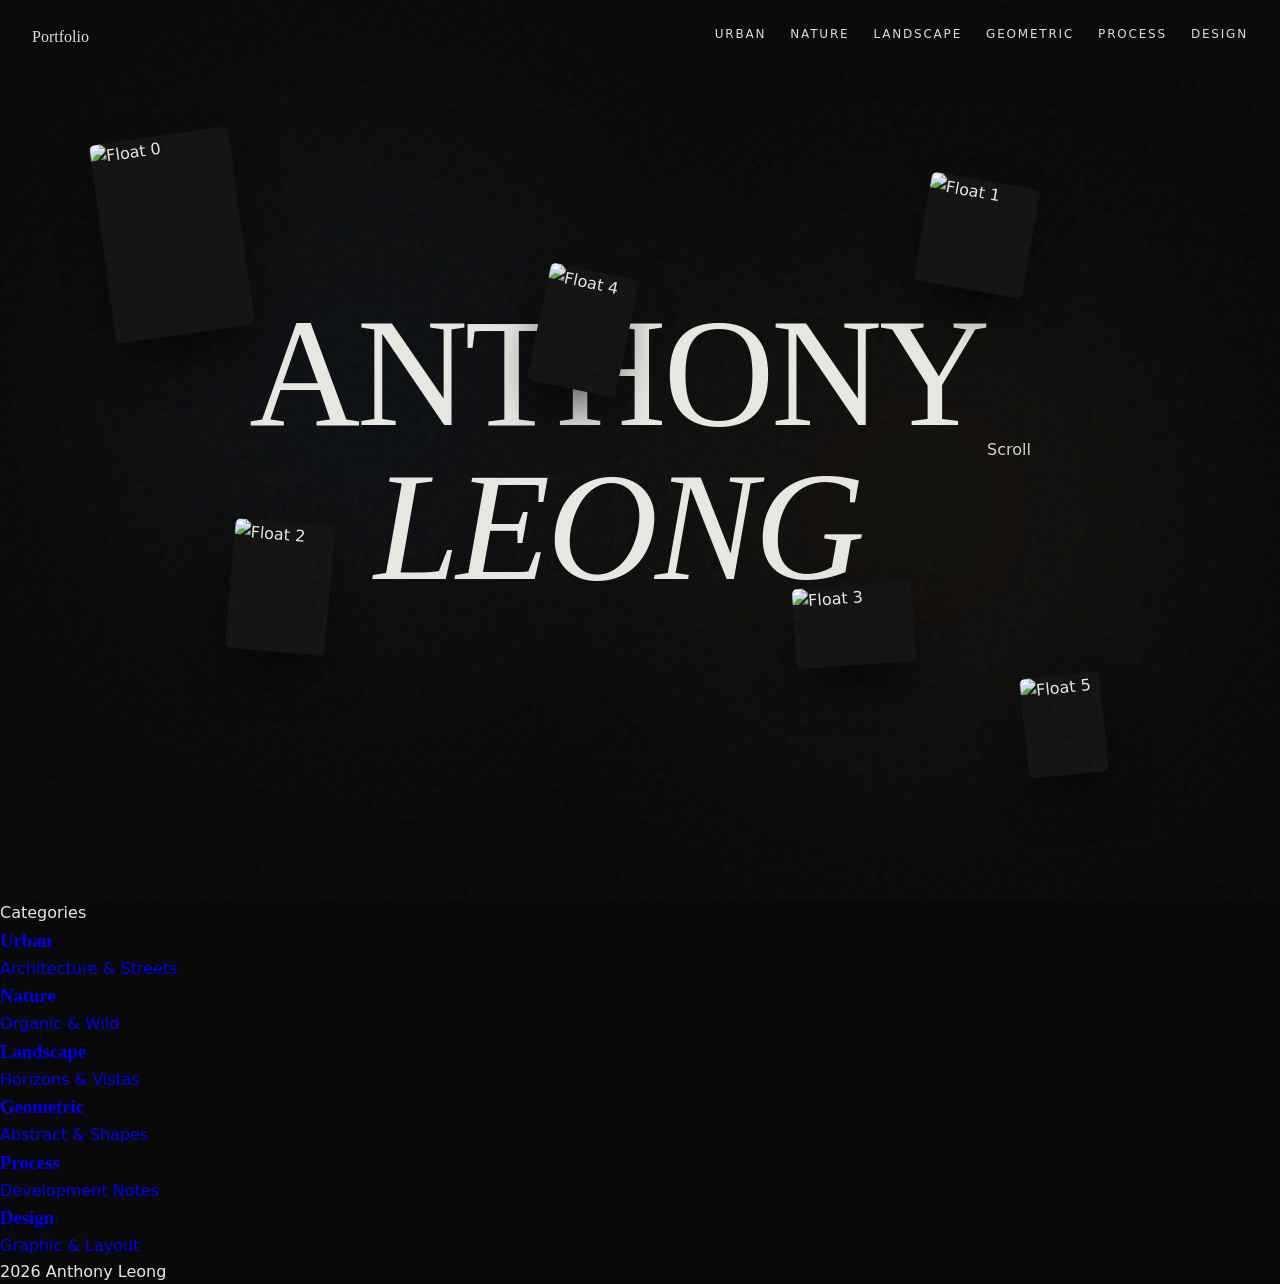
==== index.html @ e4a9b0d5 "Update index.html" ====
<!DOCTYPE html>
<html lang="en">
<head>
    <meta charset="UTF-8">
    <meta name="viewport" content="width=device-width, initial-scale=1.0">
    <title>Anthony Leong | Portfolio</title>
    <link rel="stylesheet" href="style.css">
    <!-- THIS LINE WAS MISSING - It powers the layout classes like text-center and flex -->
    <script src="https://cdn.tailwindcss.com"></script>
    <link rel="icon" href="data:image/svg+xml,<svg xmlns='http://www.w3.org/2000/svg' viewBox='0 0 100 100'><text y='.9em' font-size='90'>📷</text></svg>" type="image/svg+xml">
</head>
<body>
    <div class="noise-overlay"></div>

    <!-- Navigation -->
    <nav class="nav-container">
        <a href="index.html" class="font-display text-xl tracking-wide" style="font-weight: 400; text-decoration: none; color: var(--fg);">Portfolio</a>
        <div class="nav-links">
            <a href="urban.html" class="nav-link">Urban</a>
            <a href="nature.html" class="nav-link">Nature</a>
            <a href="landscape.html" class="nav-link">Landscape</a>
            <a href="geometric.html" class="nav-link">Geometric</a>
            <a href="process.html" class="nav-link">Process</a>
            <a href="design.html" class="nav-link">Design</a>
        </div>
    </nav>

    <!-- HOME VIEW -->
    <div class="hero-container">
        <div class="ambient-glow" style="background: #2a3a4a; top: 10%; left: 5%;"></div>
        <div class="ambient-glow" style="background: #4a3a2a; bottom: 10%; right: 5%;"></div>

        <h1 class="depth-title font-display">
            <span data-text="ANTHONY">ANTHONY</span>
            <span data-text="LEONG" style="font-style: italic; margin-top: 0.1em;">LEONG</span>
        </h1>

        <div class="floating-layer" id="floatingLayer"></div>

        <div class="absolute bottom-10 left-1/2 -translate-x-1/2 flex flex-col items-center gap-3 z-20">
            <span class="text-[10px] uppercase tracking-[0.3em] text-[var(--muted)]">Scroll</span>
        </div>
    </div>

    <!-- Home Gallery Preview -->
    <div class="py-24 px-6 text-center">
        <p class="text-xs uppercase tracking-[0.3em] text-[var(--accent)] mb-4">Categories</p>
        
        <div class="flex flex-wrap justify-center gap-8 mt-8">
            <a href="urban.html" class="cursor-pointer group" style="text-decoration: none;">
                <h3 class="font-display text-4xl group-hover:text-[var(--accent)] transition-colors text-[var(--fg)]">Urban</h3>
                <p class="text-[var(--muted)] text-sm mt-2">Architecture & Streets</p>
            </a>
            <a href="nature.html" class="cursor-pointer group" style="text-decoration: none;">
                <h3 class="font-display text-4xl group-hover:text-[var(--accent)] transition-colors text-[var(--fg)]">Nature</h3>
                <p class="text-[var(--muted)] text-sm mt-2">Organic & Wild</p>
            </a>
            <a href="landscape.html" class="cursor-pointer group" style="text-decoration: none;">
                <h3 class="font-display text-4xl group-hover:text-[var(--accent)] transition-colors text-[var(--fg)]">Landscape</h3>
                <p class="text-[var(--muted)] text-sm mt-2">Horizons & Vistas</p>
            </a>
            <a href="geometric.html" class="cursor-pointer group" style="text-decoration: none;">
                <h3 class="font-display text-4xl group-hover:text-[var(--accent)] transition-colors text-[var(--fg)]">Geometric</h3>
                <p class="text-[var(--muted)] text-sm mt-2">Abstract & Shapes</p>
            </a>
        </div>

        <div class="mt-12 pt-8 border-t border-[var(--border)] inline-block px-12">
            <a href="process.html" class="cursor-pointer group mb-8 block" style="text-decoration: none;">
                <h3 class="font-display text-4xl group-hover:text-[var(--accent)] transition-colors text-[var(--fg)]">Process</h3>
                <p class="text-[var(--muted)] text-sm mt-2">Development Notes</p>
            </a>
            <a href="design.html" class="cursor-pointer group block" style="text-decoration: none;">
                <h3 class="font-display text-4xl group-hover:text-[var(--accent)] transition-colors text-[var(--fg)]">Design</h3>
                <p class="text-[var(--muted)] text-sm mt-2">Graphic & Layout</p>
            </a>
        </div>
    </div>

    <footer class="fixed bottom-0 left-0 right-0 p-6 text-center text-xs text-[var(--muted)] pointer-events-none z-40">
        2026 Anthony Leong
    </footer>

    <script src="script.js"></script>
</body>
</html>
---- style.css ----
/* style.css */
:root {
    --bg: #090909;
    --bg-elevated: #0f0f0f;
    --fg: #e8e8e3;
    --muted: #888888;
    --accent: #b8956e;
    --card: #131313;
    --border: #222222;
}

* { margin: 0; padding: 0; box-sizing: border-box; }
html { scroll-behavior: smooth; }

body {
    font-family: system-ui, -apple-system, BlinkMacSystemFont, "Segoe UI", Roboto, "Helvetica Neue", Arial, sans-serif;
    background: var(--bg);
    color: var(--fg);
    overflow-x: hidden;
    line-height: 1.6;
}

.font-display { font-family: Georgia, "Times New Roman", Times, serif; }
.font-mono { font-family: "SF Mono", "Monaco", "Inconsolata", "Fira Mono", "Droid Sans Mono", "Source Code Pro", monospace; }

/* Navigation */
.nav-container {
    position: fixed;
    top: 0; left: 0; right: 0;
    z-index: 50;
    padding: 1.5rem 2rem;
    display: flex;
    justify-content: space-between;
    align-items: center;
    mix-blend-mode: difference;
}

.nav-links { display: flex; gap: 1.5rem; flex-wrap: wrap; justify-content: flex-end; }
.nav-link {
    font-size: 0.75rem;
    text-transform: uppercase;
    letter-spacing: 0.15em;
    color: var(--fg);
    text-decoration: none;
    position: relative;
    padding-bottom: 4px;
}
.nav-link::after {
    content: '';
    position: absolute;
    bottom: 0; left: 0;
    width: 0; height: 1px;
    background: currentColor;
    transition: width 0.3s ease;
}
.nav-link:hover::after, .nav-link.active::after { width: 100%; }
.nav-link.active { color: var(--accent); }

/* Page Titles */
.page-header { padding: 8rem 2rem 2rem; text-align: center; }
.page-title { font-size: clamp(2.5rem, 8vw, 6rem); font-weight: 400; margin-bottom: 1rem; }
.page-subtitle { color: var(--muted); max-width: 500px; margin: 0 auto; }

/* Noise Overlay */
.noise-overlay {
    position: fixed; inset: 0; z-index: 9999;
    pointer-events: none; opacity: 0.03;
    background-image: url("data:image/svg+xml,%3Csvg viewBox='0 0 200 200' xmlns='http://www.w3.org/2000/svg'%3E%3Cfilter id='noise'%3E%3CfeTurbulence type='fractalNoise' baseFrequency='0.65' numOctaves='3' stitchTiles='stitch'/%3E%3C/filter%3E%3Crect width='100%25' height='100%25' filter='url(%23noise)'/%3E%3C/svg%3E");
}

/* === HOME SPECIFIC === */
.hero-container {
    position: relative;
    min-height: 100vh;
    display: flex;
    align-items: center;
    justify-content: center;
    overflow: hidden;
}
.depth-title {
    font-size: clamp(3.5rem, 12vw, 11rem);
    font-weight: 300;
    letter-spacing: -0.02em;
    line-height: 0.9;
    text-align: center;
    color: var(--fg);
    position: relative;
    z-index: 1;
    user-select: none;
}
.depth-title span { display: block; position: relative; }
.depth-title span::before {
    content: attr(data-text);
    position: absolute; left: 0; top: 0;
    color: transparent;
    -webkit-text-stroke: 0.5px rgba(255,255,255,0.05);
    z-index: -1;
}
.floating-layer { position: absolute; inset: 0; pointer-events: none; z-index: 10; }
.float-card {
    position: absolute;
    border-radius: 6px;
    overflow: hidden;
    box-shadow: 0 25px 50px -12px rgba(0,0,0,0.8);
    transition: transform 0.5s cubic-bezier(0.16, 1, 0.3, 1);
    pointer-events: auto;
    cursor: pointer;
    background: var(--card);
}
.float-card img { width: 100%; height: 100%; object-fit: cover; display: block; }
.ambient-glow { position: absolute; width: 600px; height: 600px; border-radius: 50%; filter: blur(120px); opacity: 0.15; pointer-events: none; }

/* === LAYOUTS === */
.urban-grid { display: grid; grid-template-columns: repeat(12, 1fr); gap: 12px; padding: 0 1rem 4rem; max-width: 1600px; margin: 0 auto; }
.urban-item { position: relative; overflow: hidden; border-radius: 4px; background: var(--card); cursor: pointer; }
.urban-item img { width: 100%; height: 100%; object-fit: cover; transition: transform 0.8s cubic-bezier(0.16, 1, 0.3, 1); }
.urban-item:hover img { transform: scale(1.05); }
.urban-item[data-size="large"] { grid-column: span 6; grid-row: span 2; aspect-ratio: 2/1; }
.urban-item[data-size="medium"] { grid-column: span 4; grid-row: span 2; aspect-ratio: 1/1.2; }
.urban-item[data-size="small"] { grid-column: span 2; grid-row: span 1; aspect-ratio: 1/1; }

.nature-masonry { column-count: 3; column-gap: 16px; padding: 0 2rem 4rem; max-width: 1400px; margin: 0 auto; }
.nature-item { break-inside: avoid; margin-bottom: 16px; position: relative; overflow: hidden; border-radius: 4px; background: var(--card); cursor: pointer; }
.nature-item img { width: 100%; height: auto; display: block; transition: filter 0.4s ease; }
.nature-item:hover img { filter: brightness(1.1); }

.slider-container { height: 100vh; overflow-y: auto; scroll-snap-type: y mandatory; scroll-behavior: smooth; background: #050505; }
.slider-slide { height: 100vh; scroll-snap-align: start; display: flex; align-items: center; justify-content: center; position: relative; }
.slider-img-container { height: 75vh; max-width: 1100px; width: 90%; position: relative; overflow: hidden; border-radius: 4px; box-shadow: 0 30px 60px -15px rgba(0,0,0,0.8); }
.slider-img-container img { width: 100%; height: 100%; object-fit: cover; }
.slider-meta { position: absolute; bottom: -3rem; left: 0; opacity: 0; transform: translateY(10px); transition: all 0.5s ease 0.3s; }
.slider-slide:hover .slider-meta { opacity: 1; transform: translateY(0); }

.geo-wrapper { padding: 4rem; min-height: 100vh; display: flex; justify-content: center; align-items: center; overflow: hidden; }
.geo-grid { display: grid; grid-template-columns: repeat(5, 1fr); width: 100%; max-width: 1400px; }
.geo-item { position: relative; overflow: hidden; border-radius: 4px; background: var(--card); cursor: pointer; transition: margin 0.5s cubic-bezier(0.16, 1, 0.3, 1); margin: -10px; z-index: 1; }
.geo-item img { width: 100%; height: 100%; object-fit: cover; display: block; border-radius: 4px; background: var(--card); vertical-align: middle; }
.geo-grid.is-spread .geo-item { margin: 5px; z-index: 10; }
@media (hover: hover) and (pointer: fine) { .geo-grid:hover .geo-item { margin: 5px; z-index: 10; } }

.design-section { max-width: 1000px; margin: 0 auto; padding: 0 2rem 6rem; }
.project-block { margin-bottom: 6rem; }
.project-title { font-size: 1.5rem; font-weight: 500; margin-bottom: 0.5rem; color: var(--fg); }
.project-desc { color: var(--fg); margin-bottom: 2rem; max-width: 600px; }
.carousel-wrapper { position: relative; width: 100%; max-width: 500px; margin: 0 auto; overflow: hidden; border-radius: 8px; background: var(--card); }
.carousel-track { display: flex; transition: transform 0.5s cubic-bezier(0.16, 1, 0.3, 1); }
.carousel-slide { min-width: 100%; aspect-ratio: 4/5; display: flex; align-items: center; justify-content: center; }
.carousel-slide img { width: 100%; height: 100%; object-fit: cover; }
.carousel-nav { position: absolute; top: 50%; transform: translateY(-50%); width: 100%; display: flex; justify-content: space-between; padding: 0 1rem; pointer-events: none; }
.carousel-btn { background: rgba(0,0,0,0.6); border: 1px solid rgba(255,255,255,0.1); color: white; width: 40px; height: 40px; border-radius: 50%; display: flex; align-items: center; justify-content: center; cursor: pointer; pointer-events: auto; transition: background 0.3s; }
.carousel-btn:hover { background: rgba(255,255,255,0.1); }
.accessibility-dropdown { margin-top: 1.5rem; background: rgba(255,255,255,0.03); border: 1px solid var(--border); border-radius: 6px; padding: 1rem; }
.accessibility-dropdown summary { cursor: pointer; font-size: 0.85rem; color: var(--accent); outline: none; }
.accessibility-dropdown summary::-webkit-details-marker { display: none; }
.accessibility-dropdown[open] summary { margin-bottom: 1rem; border-bottom: 1px solid var(--border); padding-bottom: 1rem; }
.accessibility-content { font-size: 0.85rem; color: var(--fg); line-height: 1.5; }
.doc-card { display: flex; flex-direction: column; background: var(--card); border-radius: 8px; overflow: hidden; border: 1px solid var(--border); }
.doc-preview { width: 100%; aspect-ratio: 8.5/11; background: #fff; position: relative; overflow: hidden; }
.doc-preview img { width: 100%; height: 100%; object-fit: cover; }
.doc-overlay { position: absolute; inset: 0; background: linear-gradient(to bottom, transparent 60%, rgba(0,0,0,0.4)); }
.doc-info { padding: 1.5rem; }
.doc-btn { display: inline-flex; align-items: center; gap: 0.5rem; margin-top: 1rem; padding: 0.75rem 1.5rem; background: var(--fg); color: var(--bg); border-radius: 4px; text-decoration: none; font-size: 0.85rem; font-weight: 500; transition: background 0.3s; }
.doc-btn:hover { background: var(--accent); }

.process-section { max-width: 1200px; margin: 0 auto; padding: 0 2rem 6rem; }
.dev-grid { display: grid; grid-template-columns: repeat(2, 1fr); gap: 1.5rem; margin-bottom: 6rem; }
.dev-card { background: var(--card); border: 1px solid var(--border); border-radius: 8px; padding: 1.5rem; transition: transform 0.3s ease, border-color 0.3s; }
.dev-card:hover { transform: translateY(-5px); border-color: var(--accent); }
.dev-card-header { display: flex; justify-content: space-between; align-items: center; margin-bottom: 1rem; border-bottom: 1px solid var(--border); padding-bottom: 0.75rem; }
.dev-card-title { font-size: 1.1rem; font-weight: 500; color: var(--fg); }
.dev-card-badge { font-size: 0.65rem; padding: 0.25rem 0.5rem; background: rgba(255,255,255,0.05); border-radius: 4px; color: var(--muted); text-transform: uppercase; }
.dev-challenge { font-size: 0.9rem; color: var(--fg); font-weight: 500; margin-bottom: 0.5rem; }
.dev-prompt { background: rgba(0,0,0,0.3); border-left: 2px solid var(--accent); padding: 0.75rem; margin: 1rem 0; font-family: 'SF Mono', Monaco, Consolas, monospace; font-size: 0.75rem; color: #ccc; white-space: pre-wrap; }
.dev-solution { font-size: 0.9rem; color: var(--fg); font-weight: 500; }
.dev-solution strong { color: var(--accent); }
.timeline-container { position: relative; padding-left: 2rem; }
.timeline-line { position: absolute; left: 0; top: 0; bottom: 0; width: 1px; background: var(--border); }
.timeline-node { position: relative; padding-bottom: 3rem; }
.timeline-node:last-child { padding-bottom: 0; }
.timeline-dot { position: absolute; left: -2rem; top: 0.25rem; width: 10px; height: 10px; background: var(--bg); border: 1px solid var(--accent); border-radius: 50%; transform: translateX(-50%); }
.timeline-content { background: rgba(255,255,255,0.02); border: 1px solid var(--border); padding: 1.5rem; border-radius: 8px; }
.timeline-title { font-size: 1.1rem; font-weight: 500; margin-bottom: 0.5rem; color: var(--fg); }
.timeline-desc { font-size: 0.9rem; color: var(--muted); }

/* Back Button */
.back-btn {
    position: fixed;
    top: 5.5rem; left: 2rem;
    z-index: 100;
    display: flex;
    align-items: center;
    gap: 0.5rem;
    font-size: 0.75rem;
    text-transform: uppercase;
    letter-spacing: 0.1em;
    color: var(--fg);
    background: rgba(0,0,0,0.3);
    padding: 0.75rem 1.25rem;
    border-radius: 50px;
    backdrop-filter: blur(8px);
    border: 1px solid rgba(255,255,255,0.05);
    text-decoration: none;
    transition: background 0.3s;
}
.back-btn:hover { background: rgba(255,255,255,0.1); }

/* Responsive */
@media (max-width: 1024px) {
    .nature-masonry { column-count: 2; }
    .geo-grid { grid-template-columns: repeat(4, 1fr); }
}
@media (max-width: 768px) {
    .nav-links { gap: 1rem; }
    .urban-grid { grid-template-columns: repeat(2, 1fr); gap: 4px; padding: 0 0.5rem 2rem; }
    .urban-item { grid-column: span 2 !important; grid-row: span 1 !important; aspect-ratio: 3/2 !important; }
    .urban-item[data-size="small"] { grid-column: span 1 !important; aspect-ratio: 1/1 !important; }
    .urban-item[data-size="large"] { aspect-ratio: 4/3 !important; }
    .nature-masonry { column-count: 1; padding: 0 1rem 2rem; }
    .slider-img-container { height: 50vh; }
    .geo-wrapper { padding: 2rem; }
    .geo-grid { grid-template-columns: repeat(3, 1fr); }
    .geo-item { margin: -10px; }
    .geo-grid.is-spread .geo-item { margin: 5px; }
    .dev-grid { grid-template-columns: 1fr; }
    .back-btn { top: auto; bottom: 2rem; left: 1rem; padding: 0.5rem 0.75rem; font-size: 0.65rem; background: rgba(0,0,0,0.2); border: none; }
}
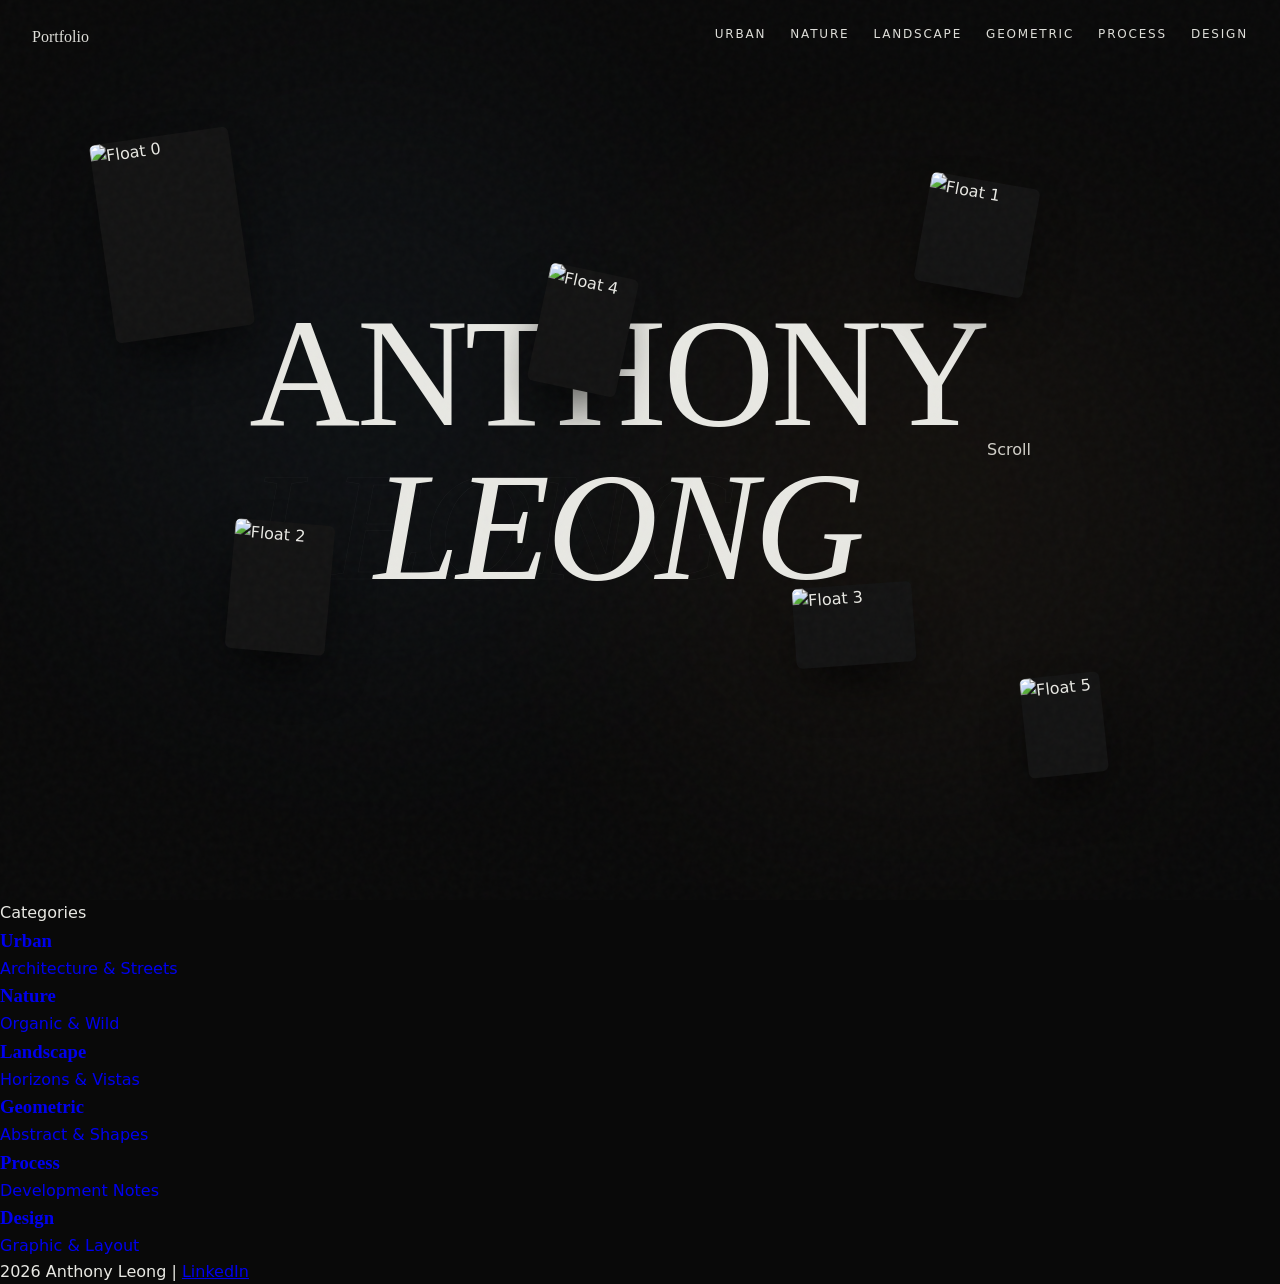
==== commit df166fad: "Update index.html" ====
--- a/index.html
+++ b/index.html
@@ -77,8 +77,12 @@
         </div>
     </div>
 
+    <!-- UPDATED FOOTER -->
     <footer class="fixed bottom-0 left-0 right-0 p-6 text-center text-xs text-[var(--muted)] pointer-events-none z-40">
         2026 Anthony Leong
+        <span class="mx-2">|</span>
+        <!-- Added LinkedIn Link Here. 'pointer-events-auto' is required to make it clickable. -->
+        <a href="https://www.linkedin.com/in/anthony-l-b54748141/" target="_blank" class="pointer-events-auto hover:text-[var(--accent)] transition-colors">LinkedIn</a>
     </footer>
 
     <script src="script.js"></script>
--- a/style.css
+++ b/style.css
@@ -79,7 +79,7 @@
 }
 .depth-title {
     font-size: clamp(3.5rem, 12vw, 11rem);
-    font-weight: 300;
+    font-weight: 200;
     letter-spacing: -0.02em;
     line-height: 0.9;
     text-align: center;
@@ -128,8 +128,7 @@
 .slider-slide { height: 100vh; scroll-snap-align: start; display: flex; align-items: center; justify-content: center; position: relative; }
 .slider-img-container { height: 75vh; max-width: 1100px; width: 90%; position: relative; overflow: hidden; border-radius: 4px; box-shadow: 0 30px 60px -15px rgba(0,0,0,0.8); }
 .slider-img-container img { width: 100%; height: 100%; object-fit: cover; }
-.slider-meta { position: absolute; bottom: -3rem; left: 0; opacity: 0; transform: translateY(10px); transition: all 0.5s ease 0.3s; }
-.slider-slide:hover .slider-meta { opacity: 1; transform: translateY(0); }
+/* REMOVED .slider-meta rules */
 
 .geo-wrapper { padding: 4rem; min-height: 100vh; display: flex; justify-content: center; align-items: center; overflow: hidden; }
 .geo-grid { display: grid; grid-template-columns: repeat(5, 1fr); width: 100%; max-width: 1400px; }
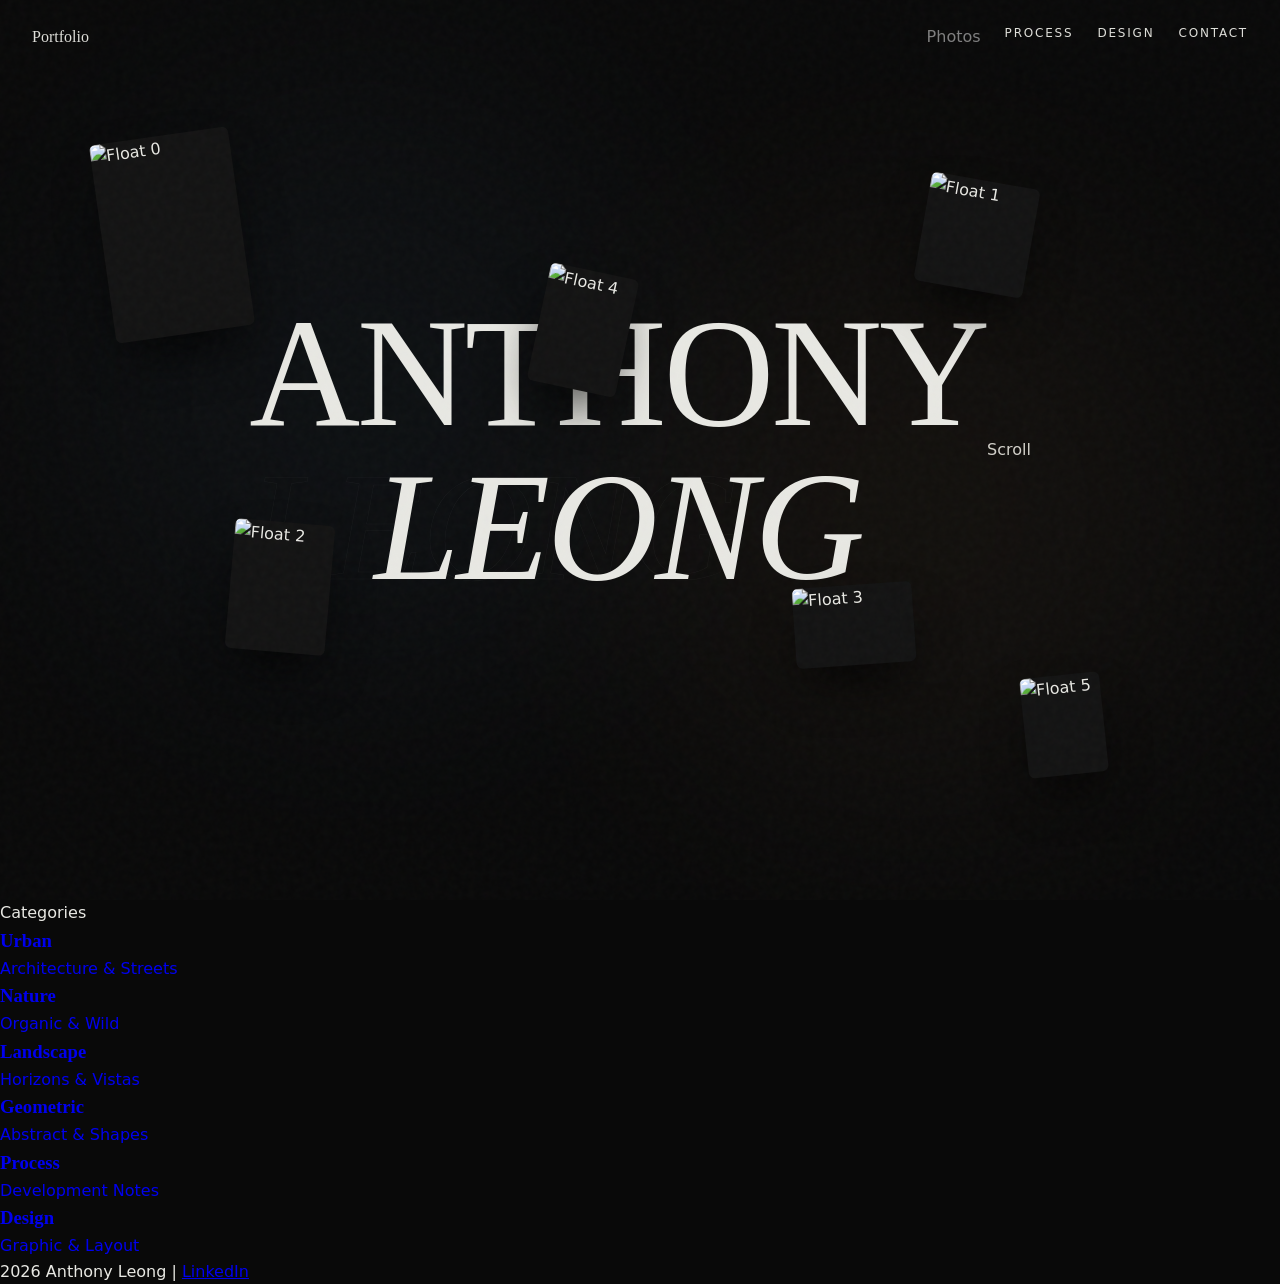
==== commit 4306523d: "added menu and contact" ====
--- a/index.html
+++ b/index.html
@@ -8,6 +8,78 @@
     <!-- THIS LINE WAS MISSING - It powers the layout classes like text-center and flex -->
     <script src="https://cdn.tailwindcss.com"></script>
     <link rel="icon" href="data:image/svg+xml,<svg xmlns='http://www.w3.org/2000/svg' viewBox='0 0 100 100'><text y='.9em' font-size='90'>📷</text></svg>" type="image/svg+xml">
+
+    <!-- ADDED: CSS for Glassy Dropdown -->
+    <style>
+        /* Container for the dropdown */
+        .dropdown {
+            position: relative;
+            display: inline-block;
+        }
+
+        /* The dropdown content (hidden by default) */
+        .dropdown-content {
+            display: none;
+            position: absolute;
+            top: 100%;
+            left: 50%;
+            transform: translateX(-50%); /* Centers the dropdown */
+            min-width: 160px;
+            padding: 12px 0;
+            z-index: 100;
+            
+            /* Glassy / Transparent Appearance */
+            background: rgba(20, 20, 20, 0.7); /* Dark semi-transparent background */
+            backdrop-filter: blur(15px); /* The blur effect */
+            -webkit-backdrop-filter: blur(15px); /* Safari support */
+            border: 1px solid rgba(255, 255, 255, 0.1);
+            border-radius: 12px;
+            box-shadow: 0 8px 32px rgba(0, 0, 0, 0.3);
+            
+            /* Animation */
+            opacity: 0;
+            transition: opacity 0.3s ease;
+        }
+
+        /* Links inside the dropdown */
+        .dropdown-content a {
+            color: var(--fg);
+            padding: 10px 20px;
+            text-decoration: none;
+            display: block;
+            font-size: 0.85rem;
+            letter-spacing: 0.05em;
+            transition: background 0.2s, color 0.2s;
+        }
+
+        /* Hover effect for dropdown links */
+        .dropdown-content a:hover {
+            background: rgba(255, 255, 255, 0.1);
+            color: var(--accent);
+        }
+
+        /* Show the dropdown menu on hover */
+        .dropdown:hover .dropdown-content {
+            display: block;
+            opacity: 1;
+        }
+
+        /* Style the dropdown toggle button */
+        .dropbtn {
+            background: none;
+            border: none;
+            font-family: inherit;
+            font-size: inherit;
+            color: var(--muted);
+            cursor: pointer;
+            padding: 0;
+            transition: color 0.3s;
+        }
+        
+        .dropbtn:hover {
+            color: var(--fg);
+        }
+    </style>
 </head>
 <body>
     <div class="noise-overlay"></div>
@@ -16,12 +88,22 @@
     <nav class="nav-container">
         <a href="index.html" class="font-display text-xl tracking-wide" style="font-weight: 400; text-decoration: none; color: var(--fg);">Portfolio</a>
         <div class="nav-links">
-            <a href="urban.html" class="nav-link">Urban</a>
-            <a href="nature.html" class="nav-link">Nature</a>
-            <a href="landscape.html" class="nav-link">Landscape</a>
-            <a href="geometric.html" class="nav-link">Geometric</a>
+            
+            <!-- Photos Dropdown -->
+            <div class="dropdown">
+                <button class="dropbtn">Photos</button>
+                <div class="dropdown-content">
+                    <a href="urban.html">Urban</a>
+                    <a href="nature.html">Nature</a>
+                    <a href="landscape.html">Landscape</a>
+                    <a href="geometric.html">Geometric</a>
+                </div>
+            </div>
+
+            <!-- Standard Links -->
             <a href="process.html" class="nav-link">Process</a>
             <a href="design.html" class="nav-link">Design</a>
+            <a href="contact.html" class="nav-link">Contact</a>
         </div>
     </nav>
 
@@ -77,7 +159,7 @@
         </div>
     </div>
 
-    <!-- UPDATED FOOTER -->
+    <!-- UPDATED FOOTER (Preserved from your last snippet) -->
     <footer class="fixed bottom-0 left-0 right-0 p-6 text-center text-xs text-[var(--muted)] pointer-events-none z-40">
         2026 Anthony Leong
         <span class="mx-2">|</span>
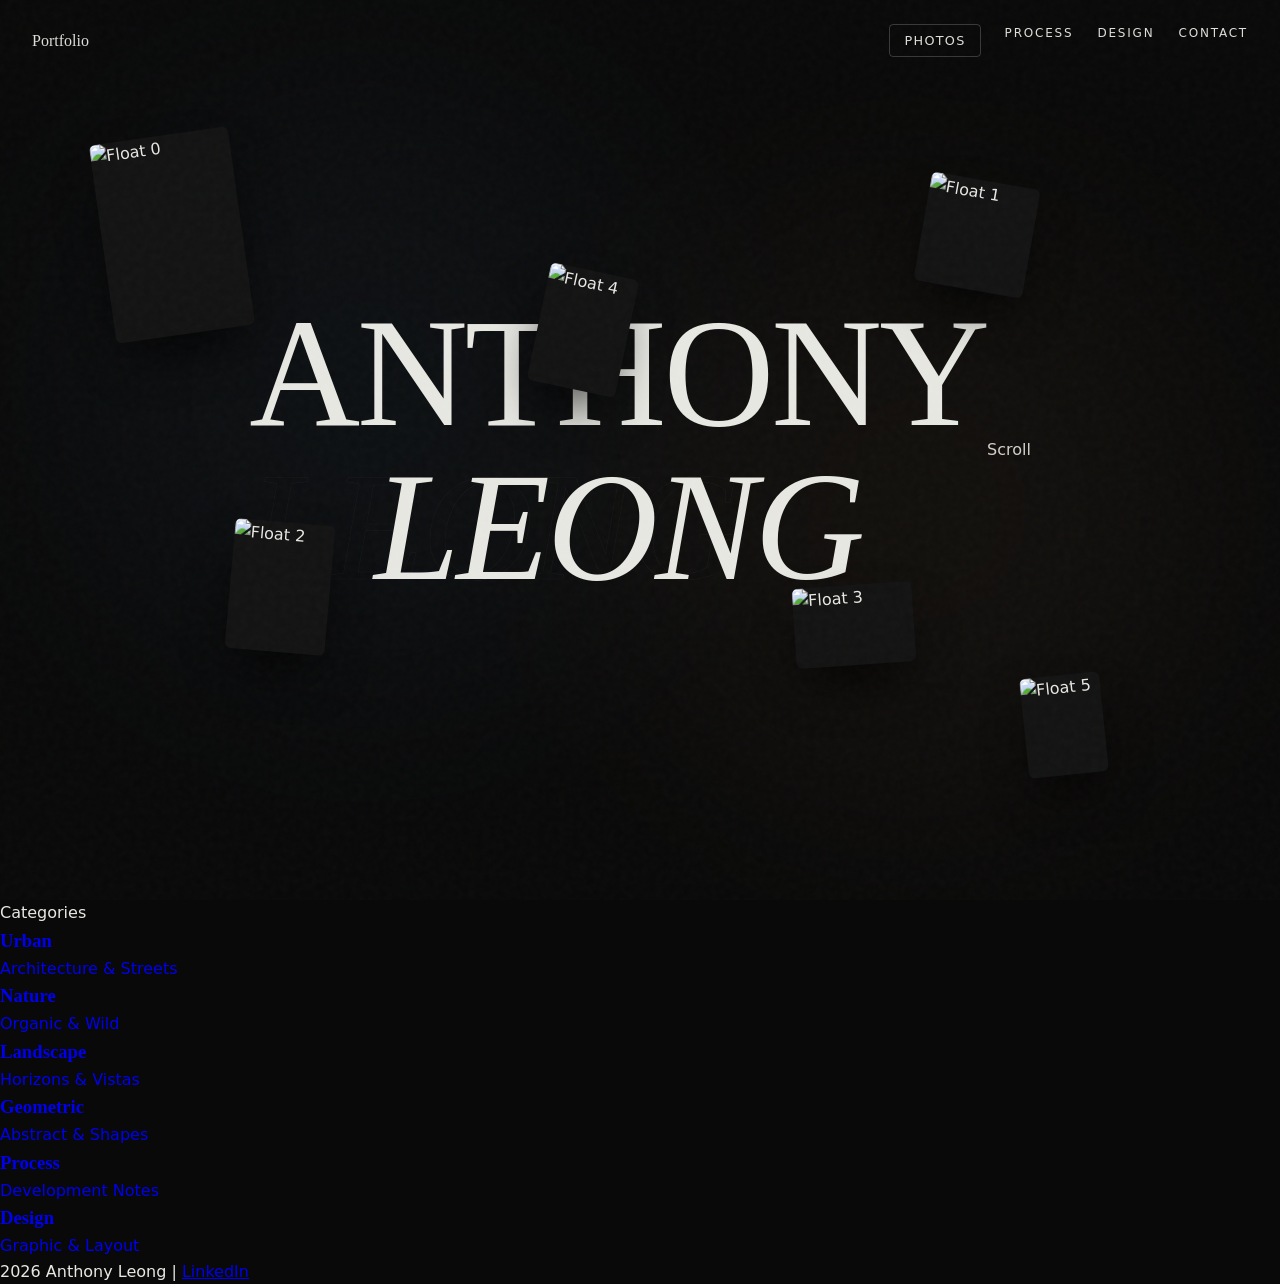
==== commit 2e737b9b: "tweaks" ====
--- a/index.html
+++ b/index.html
@@ -9,82 +9,12 @@
     <script src="https://cdn.tailwindcss.com"></script>
     <link rel="icon" href="data:image/svg+xml,<svg xmlns='http://www.w3.org/2000/svg' viewBox='0 0 100 100'><text y='.9em' font-size='90'>📷</text></svg>" type="image/svg+xml">
 
-    <!-- ADDED: CSS for Glassy Dropdown -->
-    <style>
-        /* Container for the dropdown */
-        .dropdown {
-            position: relative;
-            display: inline-block;
-        }
-
-        /* The dropdown content (hidden by default) */
-        .dropdown-content {
-            display: none;
-            position: absolute;
-            top: 100%;
-            left: 50%;
-            transform: translateX(-50%); /* Centers the dropdown */
-            min-width: 160px;
-            padding: 12px 0;
-            z-index: 100;
-            
-            /* Glassy / Transparent Appearance */
-            background: rgba(20, 20, 20, 0.7); /* Dark semi-transparent background */
-            backdrop-filter: blur(15px); /* The blur effect */
-            -webkit-backdrop-filter: blur(15px); /* Safari support */
-            border: 1px solid rgba(255, 255, 255, 0.1);
-            border-radius: 12px;
-            box-shadow: 0 8px 32px rgba(0, 0, 0, 0.3);
-            
-            /* Animation */
-            opacity: 0;
-            transition: opacity 0.3s ease;
-        }
-
-        /* Links inside the dropdown */
-        .dropdown-content a {
-            color: var(--fg);
-            padding: 10px 20px;
-            text-decoration: none;
-            display: block;
-            font-size: 0.85rem;
-            letter-spacing: 0.05em;
-            transition: background 0.2s, color 0.2s;
-        }
-
-        /* Hover effect for dropdown links */
-        .dropdown-content a:hover {
-            background: rgba(255, 255, 255, 0.1);
-            color: var(--accent);
-        }
-
-        /* Show the dropdown menu on hover */
-        .dropdown:hover .dropdown-content {
-            display: block;
-            opacity: 1;
-        }
-
-        /* Style the dropdown toggle button */
-        .dropbtn {
-            background: none;
-            border: none;
-            font-family: inherit;
-            font-size: inherit;
-            color: var(--muted);
-            cursor: pointer;
-            padding: 0;
-            transition: color 0.3s;
-        }
-        
-        .dropbtn:hover {
-            color: var(--fg);
-        }
-    </style>
+   
 </head>
 <body>
     <div class="noise-overlay"></div>
 
-    <!-- Navigation -->
+        <!-- Navigation -->
     <nav class="nav-container">
         <a href="index.html" class="font-display text-xl tracking-wide" style="font-weight: 400; text-decoration: none; color: var(--fg);">Portfolio</a>
         <div class="nav-links">
--- a/style.css
+++ b/style.css
@@ -222,4 +222,87 @@
     .geo-grid.is-spread .geo-item { margin: 5px; }
     .dev-grid { grid-template-columns: 1fr; }
     .back-btn { top: auto; bottom: 2rem; left: 1rem; padding: 0.5rem 0.75rem; font-size: 0.65rem; background: rgba(0,0,0,0.2); border: none; }
+}
+
+/* --- Dropdown Menu Styles --- */
+
+/* Container for the dropdown */
+.dropdown {
+    position: relative;
+    display: inline-block;
+    vertical-align: middle; /* Ensures alignment with other links */
+}
+
+/* Style the dropdown toggle button */
+.dropbtn {
+    background: transparent;
+    /* The Light Box */
+    border: 1px solid rgba(255, 255, 255, 0.2); 
+    border-radius: 4px;
+    
+    font-family: inherit;
+    /* Match styling of other links */
+    font-size: 0.8rem; 
+    text-transform: uppercase;
+    letter-spacing: 0.1em;
+    color: var(--fg);
+    
+    cursor: pointer;
+    padding: 8px 14px; /* Padding creates the box size */
+    
+    transition: all 0.3s ease;
+}
+
+/* Hover effect for the box */
+.dropbtn:hover {
+    border-color: rgba(255, 255, 255, 0.5);
+    color: var(--accent);
+    background: rgba(255, 255, 255, 0.05);
+}
+
+/* Dropdown Content (Hidden by default) */
+.dropdown-content {
+    display: none;
+    position: absolute;
+    top: 100%;
+    left: 50%;
+    transform: translateX(-50%);
+    margin-top: 10px; /* Gap between box and menu */
+    min-width: 160px;
+    padding: 12px 0;
+    z-index: 100;
+    
+    /* Glassy Appearance */
+    background: rgba(20, 20, 20, 0.8);
+    backdrop-filter: blur(15px);
+    -webkit-backdrop-filter: blur(15px);
+    border: 1px solid rgba(255, 255, 255, 0.1);
+    border-radius: 12px;
+    box-shadow: 0 10px 40px rgba(0, 0, 0, 0.4);
+    
+    opacity: 0;
+    transition: opacity 0.2s ease;
+}
+
+/* Links inside the dropdown */
+.dropdown-content a {
+    color: var(--fg);
+    padding: 10px 20px;
+    text-decoration: none;
+    display: block;
+    font-size: 0.85rem;
+    letter-spacing: 0.05em;
+    transition: background 0.2s, color 0.2s;
+}
+
+/* Hover effect for dropdown links */
+.dropdown-content a:hover {
+    background: rgba(255, 255, 255, 0.1);
+    color: var(--accent);
+}
+
+/* Show the dropdown menu on hover */
+.dropdown:hover .dropdown-content {
+    display: block;
+    opacity: 1;
 }
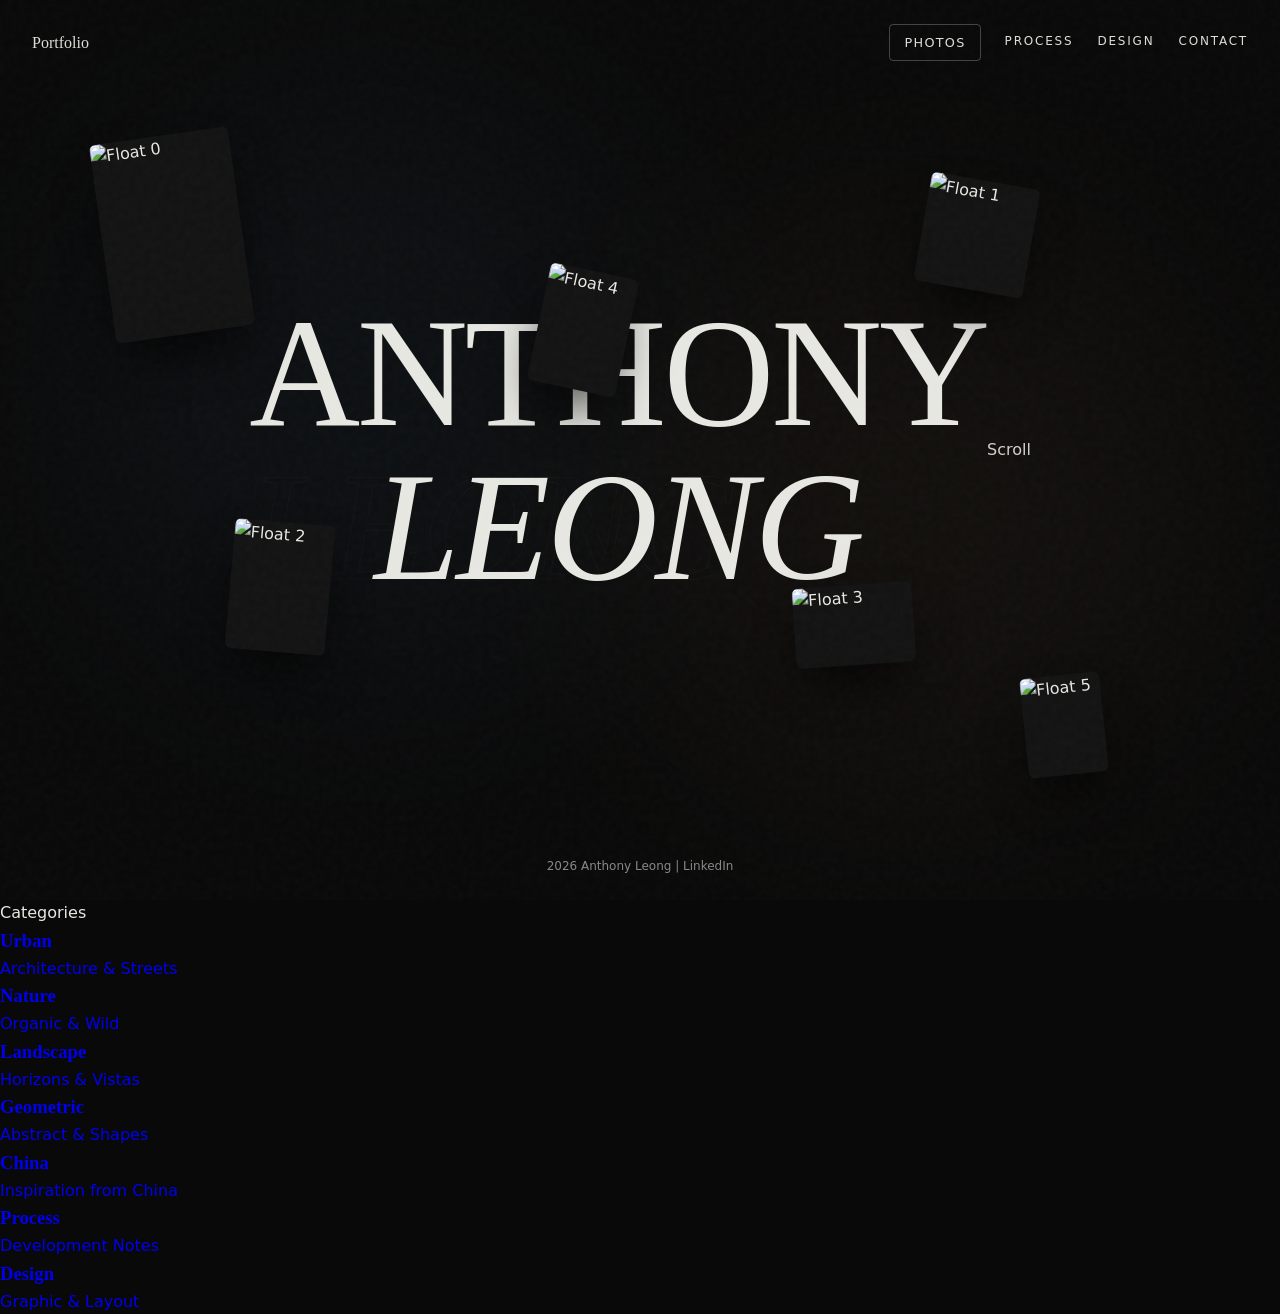
==== commit 057d7e5a: "Update index.html add China page" ====
--- a/index.html
+++ b/index.html
@@ -27,6 +27,7 @@
                     <a href="nature.html">Nature</a>
                     <a href="landscape.html">Landscape</a>
                     <a href="geometric.html">Geometric</a>
+                    <a href="China.html">China</a>
                 </div>
             </div>
 
@@ -75,6 +76,10 @@
                 <h3 class="font-display text-4xl group-hover:text-[var(--accent)] transition-colors text-[var(--fg)]">Geometric</h3>
                 <p class="text-[var(--muted)] text-sm mt-2">Abstract & Shapes</p>
             </a>
+            <a href="China.html" class="cursor-pointer group" style="text-decoration: none;">
+                <h3 class="font-display text-4xl group-hover:text-[var(--accent)] transition-colors text-[var(--fg)]">China</h3>
+                <p class="text-[var(--muted)] text-sm mt-2">Inspiration from China</p>
+            </a>
         </div>
 
         <div class="mt-12 pt-8 border-t border-[var(--border)] inline-block px-12">
@@ -99,4 +104,4 @@
 
     <script src="script.js"></script>
 </body>
-</html>+</html>
--- a/style.css
+++ b/style.css
@@ -44,6 +44,12 @@
     text-decoration: none;
     position: relative;
     padding-bottom: 4px;
+	
+	 /* ADD THIS: Push text links down to align with Photos button */
+    margin-top: 8px; 
+    
+    /* Optional: Ensure they share the same line-height as the button */
+    line-height: 1.5; 
 }
 .nav-link::after {
     content: '';
@@ -52,6 +58,7 @@
     width: 0; height: 1px;
     background: currentColor;
     transition: width 0.3s ease;
+	
 }
 .nav-link:hover::after, .nav-link.active::after { width: 100%; }
 .nav-link.active { color: var(--accent); }
@@ -224,67 +231,81 @@
     .back-btn { top: auto; bottom: 2rem; left: 1rem; padding: 0.5rem 0.75rem; font-size: 0.65rem; background: rgba(0,0,0,0.2); border: none; }
 }
 
-/* --- Dropdown Menu Styles --- */
-
-/* Container for the dropdown */
+/* --- Dropdown Menu Styles (Updated) --- */
+
+/* 1. Fix Alignment: Make the container align perfectly with other links */
 .dropdown {
     position: relative;
     display: inline-block;
-    vertical-align: middle; /* Ensures alignment with other links */
-}
-
-/* Style the dropdown toggle button */
+    /* Ensure it centers vertically within the nav */
+    vertical-align: middle; 
+}
+
+/* 2. Fix Button Look: Match the .nav-link styling exactly */
 .dropbtn {
     background: transparent;
-    /* The Light Box */
-    border: 1px solid rgba(255, 255, 255, 0.2); 
+    border: 1px solid rgba(255, 255, 255, 0.25); /* Light box */
     border-radius: 4px;
     
-    font-family: inherit;
-    /* Match styling of other links */
+    /* Force uppercase to match PROCESS, DESIGN, etc. */
+    font-family: inherit; 
     font-size: 0.8rem; 
     text-transform: uppercase;
     letter-spacing: 0.1em;
     color: var(--fg);
     
     cursor: pointer;
-    padding: 8px 14px; /* Padding creates the box size */
+    /* CRITICAL: Match padding of your other .nav-link items */
+    padding: 8px 14px; 
+    
+    /* --- ALIGNMENT FIXES --- */
+    vertical-align: middle; /* Aligns it relative to sibling elements */
+    margin: 0;              /* Removes any default browser margins */
+    line-height: 1.5;       /* Forces text to sit vertically centered */
+    box-sizing: border-box; /* Ensures padding doesn't increase height */
+    display: inline-block;  /* Behaves like a link, not a form button */
+    /* ---------------------- */
     
     transition: all 0.3s ease;
 }
 
-/* Hover effect for the box */
-.dropbtn:hover {
+.dropbtn:hover, .dropbtn:focus {
     border-color: rgba(255, 255, 255, 0.5);
     color: var(--accent);
     background: rgba(255, 255, 255, 0.05);
 }
 
-/* Dropdown Content (Hidden by default) */
+/* 3. The Dropdown Container */
 .dropdown-content {
-    display: none;
+    visibility: hidden; /* Use visibility for transitions */
+    opacity: 0;
     position: absolute;
-    top: 100%;
+    top: 100%; /* Sit right below button */
     left: 50%;
     transform: translateX(-50%);
-    margin-top: 10px; /* Gap between box and menu */
-    min-width: 160px;
-    padding: 12px 0;
+    
+    /* CRITICAL FIX: This creates an invisible padding area at the top 
+       so the mouse doesn't "let go" when moving from button to menu. */
+    padding-top: 15px; 
+    
+    /* Ensure the background doesn't cover the invisible bridge */
+    background-clip: content-box; 
+    
+    width: 160px;
     z-index: 100;
     
     /* Glassy Appearance */
-    background: rgba(20, 20, 20, 0.8);
+    background-color: rgba(20, 20, 20, 0.9);
     backdrop-filter: blur(15px);
     -webkit-backdrop-filter: blur(15px);
     border: 1px solid rgba(255, 255, 255, 0.1);
     border-radius: 12px;
     box-shadow: 0 10px 40px rgba(0, 0, 0, 0.4);
     
-    opacity: 0;
-    transition: opacity 0.2s ease;
-}
-
-/* Links inside the dropdown */
+    transition: opacity 0.2s ease, visibility 0.2s ease;
+}
+
+/* Links inside dropdown */
 .dropdown-content a {
     color: var(--fg);
     padding: 10px 20px;
@@ -293,16 +314,50 @@
     font-size: 0.85rem;
     letter-spacing: 0.05em;
     transition: background 0.2s, color 0.2s;
-}
-
-/* Hover effect for dropdown links */
+    /* Fix border radius clipping */
+    background-clip: padding-box; 
+}
+
 .dropdown-content a:hover {
     background: rgba(255, 255, 255, 0.1);
     color: var(--accent);
 }
 
-/* Show the dropdown menu on hover */
-.dropdown:hover .dropdown-content {
-    display: block;
+/* 4. Show Menu on Hover (Desktop) AND Active Class (Mobile) */
+.dropdown:hover .dropdown-content, 
+.dropdown.active .dropdown-content {
+    visibility: visible;
     opacity: 1;
+}
+
+/* === Global Footer Styles === */
+footer {
+    position: fixed;
+    bottom: 0;
+    left: 0;
+    width: 100%;
+    z-index: 40;
+    
+    /* Visual Styling */
+    text-align: center;
+    padding: 1.5rem; /* p-6 */
+    font-size: 0.75rem; /* text-xs */
+    color: var(--muted); /* Low contrast color */
+    
+    /* Interaction: Allows clicking "through" the footer text 
+       so it doesn't block photos underneath it. */
+    pointer-events: none; 
+    background: transparent;
+}
+
+/* Make sure links inside the footer ARE clickable */
+footer a {
+    pointer-events: auto;
+    color: var(--muted);
+    text-decoration: none;
+    transition: color 0.2s ease;
+}
+
+footer a:hover {
+    color: var(--accent);
 }
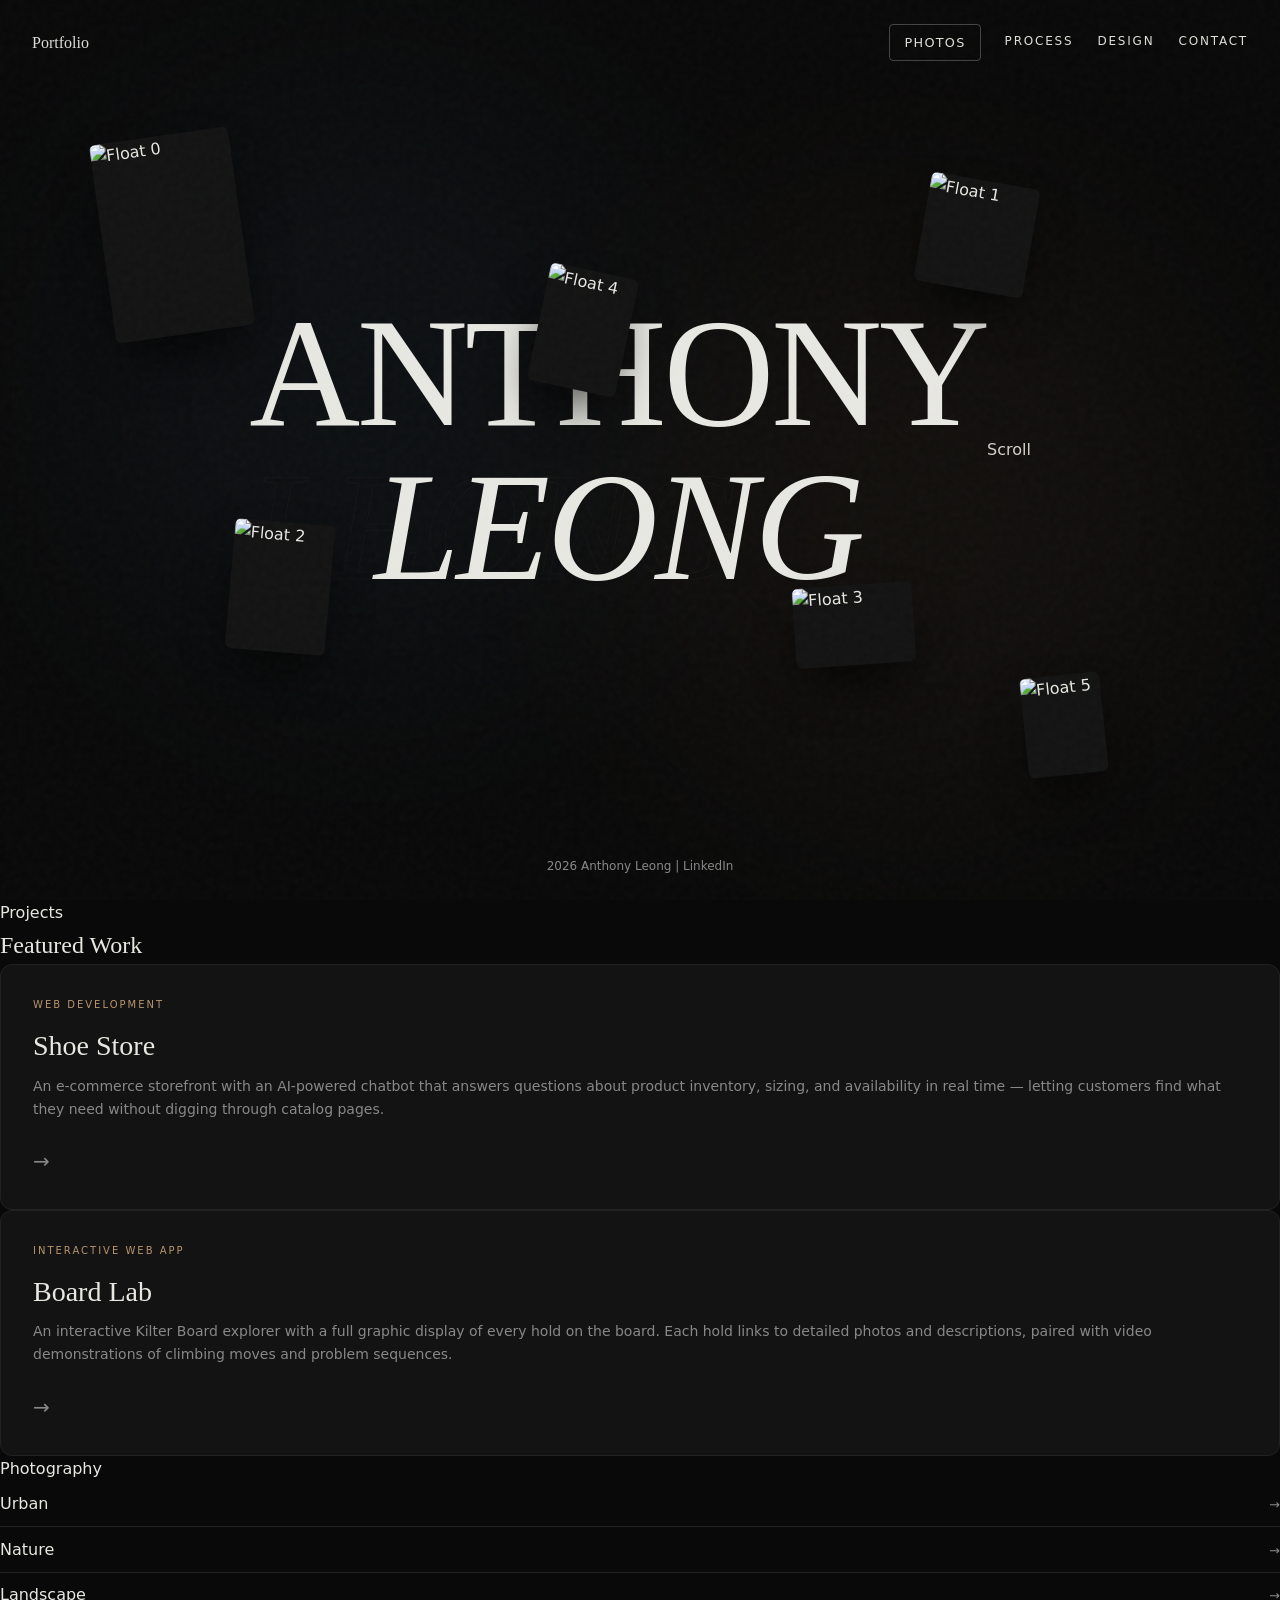
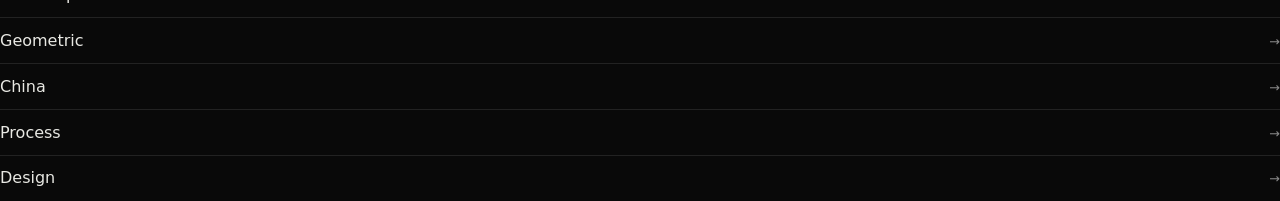
==== commit b1540c4b: "Update index.html" ====
--- a/index.html
+++ b/index.html
@@ -5,21 +5,105 @@
     <meta name="viewport" content="width=device-width, initial-scale=1.0">
     <title>Anthony Leong | Portfolio</title>
     <link rel="stylesheet" href="style.css">
-    <!-- THIS LINE WAS MISSING - It powers the layout classes like text-center and flex -->
     <script src="https://cdn.tailwindcss.com"></script>
     <link rel="icon" href="data:image/svg+xml,<svg xmlns='http://www.w3.org/2000/svg' viewBox='0 0 100 100'><text y='.9em' font-size='90'>📷</text></svg>" type="image/svg+xml">
 
-   
+    <style>
+        /* Project cards */
+        .project-card {
+            background: var(--card, rgba(255,255,255,0.03));
+            border: 1px solid var(--border, rgba(255,255,255,0.06));
+            border-radius: 12px;
+            padding: 2rem;
+            text-align: left;
+            transition: transform 0.25s ease, border-color 0.25s ease, box-shadow 0.25s ease;
+            text-decoration: none;
+            color: inherit;
+            display: flex;
+            flex-direction: column;
+        }
+
+        .project-card:hover {
+            transform: translateY(-4px);
+            border-color: var(--accent);
+            box-shadow: 0 8px 40px rgba(0,0,0,0.3);
+        }
+
+        .project-card .card-tag {
+            font-size: 10px;
+            text-transform: uppercase;
+            letter-spacing: 0.2em;
+            color: var(--accent);
+            margin-bottom: 1rem;
+        }
+
+        .project-card h3 {
+            font-size: 1.75rem;
+            font-weight: 400;
+            margin-bottom: 0.75rem;
+            line-height: 1.2;
+        }
+
+        .project-card p {
+            font-size: 0.875rem;
+            color: var(--muted);
+            line-height: 1.65;
+            flex: 1;
+        }
+
+        .project-card .card-arrow {
+            margin-top: 1.5rem;
+            font-size: 1.25rem;
+            color: var(--muted);
+            transition: color 0.25s, transform 0.25s;
+        }
+
+        .project-card:hover .card-arrow {
+            color: var(--accent);
+            transform: translateX(4px);
+        }
+
+        /* Photo link rows */
+        .photo-link {
+            display: flex;
+            align-items: baseline;
+            justify-content: space-between;
+            gap: 1rem;
+            padding: 0.6rem 0;
+            text-decoration: none;
+            color: inherit;
+            border-bottom: 1px solid var(--border, rgba(255,255,255,0.04));
+            transition: color 0.2s;
+        }
+
+        .photo-link:last-child {
+            border-bottom: none;
+        }
+
+        .photo-link:hover {
+            color: var(--accent);
+        }
+
+        .photo-link:hover .link-arrow {
+            transform: translateX(3px);
+            color: var(--accent);
+        }
+
+        .link-arrow {
+            font-size: 0.8rem;
+            color: var(--muted);
+            transition: transform 0.2s, color 0.2s;
+            flex-shrink: 0;
+        }
+    </style>
 </head>
 <body>
     <div class="noise-overlay"></div>
 
-        <!-- Navigation -->
+    <!-- Navigation -->
     <nav class="nav-container">
         <a href="index.html" class="font-display text-xl tracking-wide" style="font-weight: 400; text-decoration: none; color: var(--fg);">Portfolio</a>
         <div class="nav-links">
-            
-            <!-- Photos Dropdown -->
             <div class="dropdown">
                 <button class="dropbtn">Photos</button>
                 <div class="dropdown-content">
@@ -30,8 +114,6 @@
                     <a href="China.html">China</a>
                 </div>
             </div>
-
-            <!-- Standard Links -->
             <a href="process.html" class="nav-link">Process</a>
             <a href="design.html" class="nav-link">Design</a>
             <a href="contact.html" class="nav-link">Contact</a>
@@ -55,50 +137,75 @@
         </div>
     </div>
 
-    <!-- Home Gallery Preview -->
-    <div class="py-24 px-6 text-center">
-        <p class="text-xs uppercase tracking-[0.3em] text-[var(--accent)] mb-4">Categories</p>
-        
-        <div class="flex flex-wrap justify-center gap-8 mt-8">
-            <a href="urban.html" class="cursor-pointer group" style="text-decoration: none;">
-                <h3 class="font-display text-4xl group-hover:text-[var(--accent)] transition-colors text-[var(--fg)]">Urban</h3>
-                <p class="text-[var(--muted)] text-sm mt-2">Architecture & Streets</p>
-            </a>
-            <a href="nature.html" class="cursor-pointer group" style="text-decoration: none;">
-                <h3 class="font-display text-4xl group-hover:text-[var(--accent)] transition-colors text-[var(--fg)]">Nature</h3>
-                <p class="text-[var(--muted)] text-sm mt-2">Organic & Wild</p>
-            </a>
-            <a href="landscape.html" class="cursor-pointer group" style="text-decoration: none;">
-                <h3 class="font-display text-4xl group-hover:text-[var(--accent)] transition-colors text-[var(--fg)]">Landscape</h3>
-                <p class="text-[var(--muted)] text-sm mt-2">Horizons & Vistas</p>
-            </a>
-            <a href="geometric.html" class="cursor-pointer group" style="text-decoration: none;">
-                <h3 class="font-display text-4xl group-hover:text-[var(--accent)] transition-colors text-[var(--fg)]">Geometric</h3>
-                <p class="text-[var(--muted)] text-sm mt-2">Abstract & Shapes</p>
-            </a>
-            <a href="China.html" class="cursor-pointer group" style="text-decoration: none;">
-                <h3 class="font-display text-4xl group-hover:text-[var(--accent)] transition-colors text-[var(--fg)]">China</h3>
-                <p class="text-[var(--muted)] text-sm mt-2">Inspiration from China</p>
-            </a>
-        </div>
-
-        <div class="mt-12 pt-8 border-t border-[var(--border)] inline-block px-12">
-            <a href="process.html" class="cursor-pointer group mb-8 block" style="text-decoration: none;">
-                <h3 class="font-display text-4xl group-hover:text-[var(--accent)] transition-colors text-[var(--fg)]">Process</h3>
-                <p class="text-[var(--muted)] text-sm mt-2">Development Notes</p>
-            </a>
-            <a href="design.html" class="cursor-pointer group block" style="text-decoration: none;">
-                <h3 class="font-display text-4xl group-hover:text-[var(--accent)] transition-colors text-[var(--fg)]">Design</h3>
-                <p class="text-[var(--muted)] text-sm mt-2">Graphic & Layout</p>
-            </a>
+    <!-- Featured Projects -->
+    <div class="py-24 px-6">
+        <div class="max-w-4xl mx-auto">
+            <p class="text-xs uppercase tracking-[0.3em] text-[var(--accent)] mb-4 text-center">Projects</p>
+            <h2 class="font-display text-4xl text-[var(--fg)] text-center mb-12" style="font-weight: 400;">Featured Work</h2>
+
+            <div class="grid grid-cols-1 md:grid-cols-2 gap-6">
+                <!-- Shoe Store -->
+                <a href="https://stride-soul.vercel.app/" class="project-card">
+                    <span class="card-tag">Web Development</span>
+                    <h3 class="font-display text-[var(--fg)]">Shoe Store</h3>
+                    <p>An e-commerce storefront with an AI-powered chatbot that answers questions about product inventory, sizing, and availability in real time — letting customers find what they need without digging through catalog pages.</p>
+                    <span class="card-arrow">→</span>
+                </a>
+
+                <!-- Board Lab -->
+                <a href="https://board-lab.vercel.app/" class="project-card">
+                    <span class="card-tag">Interactive Web App</span>
+                    <h3 class="font-display text-[var(--fg)]">Board Lab</h3>
+                    <p>An interactive Kilter Board explorer with a full graphic display of every hold on the board. Each hold links to detailed photos and descriptions, paired with video demonstrations of climbing moves and problem sequences.</p>
+                    <span class="card-arrow">→</span>
+                </a>
+            </div>
         </div>
     </div>
 
-    <!-- UPDATED FOOTER (Preserved from your last snippet) -->
+    <!-- Photography Links -->
+    <div class="pb-24 px-6">
+        <div class="max-w-md mx-auto">
+            <p class="text-xs uppercase tracking-[0.3em] text-[var(--muted)] mb-6 text-center">Photography</p>
+
+            <a href="urban.html" class="photo-link">
+                <span class="text-sm">Urban</span>
+                <span class="link-arrow">→</span>
+            </a>
+            <a href="nature.html" class="photo-link">
+                <span class="text-sm">Nature</span>
+                <span class="link-arrow">→</span>
+            </a>
+            <a href="landscape.html" class="photo-link">
+                <span class="text-sm">Landscape</span>
+                <span class="link-arrow">→</span>
+            </a>
+            <a href="geometric.html" class="photo-link">
+                <span class="text-sm">Geometric</span>
+                <span class="link-arrow">→</span>
+            </a>
+            <a href="China.html" class="photo-link">
+                <span class="text-sm">China</span>
+                <span class="link-arrow">→</span>
+            </a>
+
+            <div class="mt-8 pt-6 border-t border-[var(--border)]">
+                <a href="process.html" class="photo-link">
+                    <span class="text-sm">Process</span>
+                    <span class="link-arrow">→</span>
+                </a>
+                <a href="design.html" class="photo-link">
+                    <span class="text-sm">Design</span>
+                    <span class="link-arrow">→</span>
+                </a>
+            </div>
+        </div>
+    </div>
+
+    <!-- Footer -->
     <footer class="fixed bottom-0 left-0 right-0 p-6 text-center text-xs text-[var(--muted)] pointer-events-none z-40">
         2026 Anthony Leong
         <span class="mx-2">|</span>
-        <!-- Added LinkedIn Link Here. 'pointer-events-auto' is required to make it clickable. -->
         <a href="https://www.linkedin.com/in/anthony-l-b54748141/" target="_blank" class="pointer-events-auto hover:text-[var(--accent)] transition-colors">LinkedIn</a>
     </footer>
 
--- a/style.css
+++ b/style.css
@@ -294,10 +294,7 @@
     width: 160px;
     z-index: 100;
     
-    /* Glassy Appearance */
-    background-color: rgba(20, 20, 20, 0.9);
-    backdrop-filter: blur(15px);
-    -webkit-backdrop-filter: blur(15px);
+    background-color: #141414;
     border: 1px solid rgba(255, 255, 255, 0.1);
     border-radius: 12px;
     box-shadow: 0 10px 40px rgba(0, 0, 0, 0.4);
@@ -360,4 +357,4 @@
 
 footer a:hover {
     color: var(--accent);
-}+}
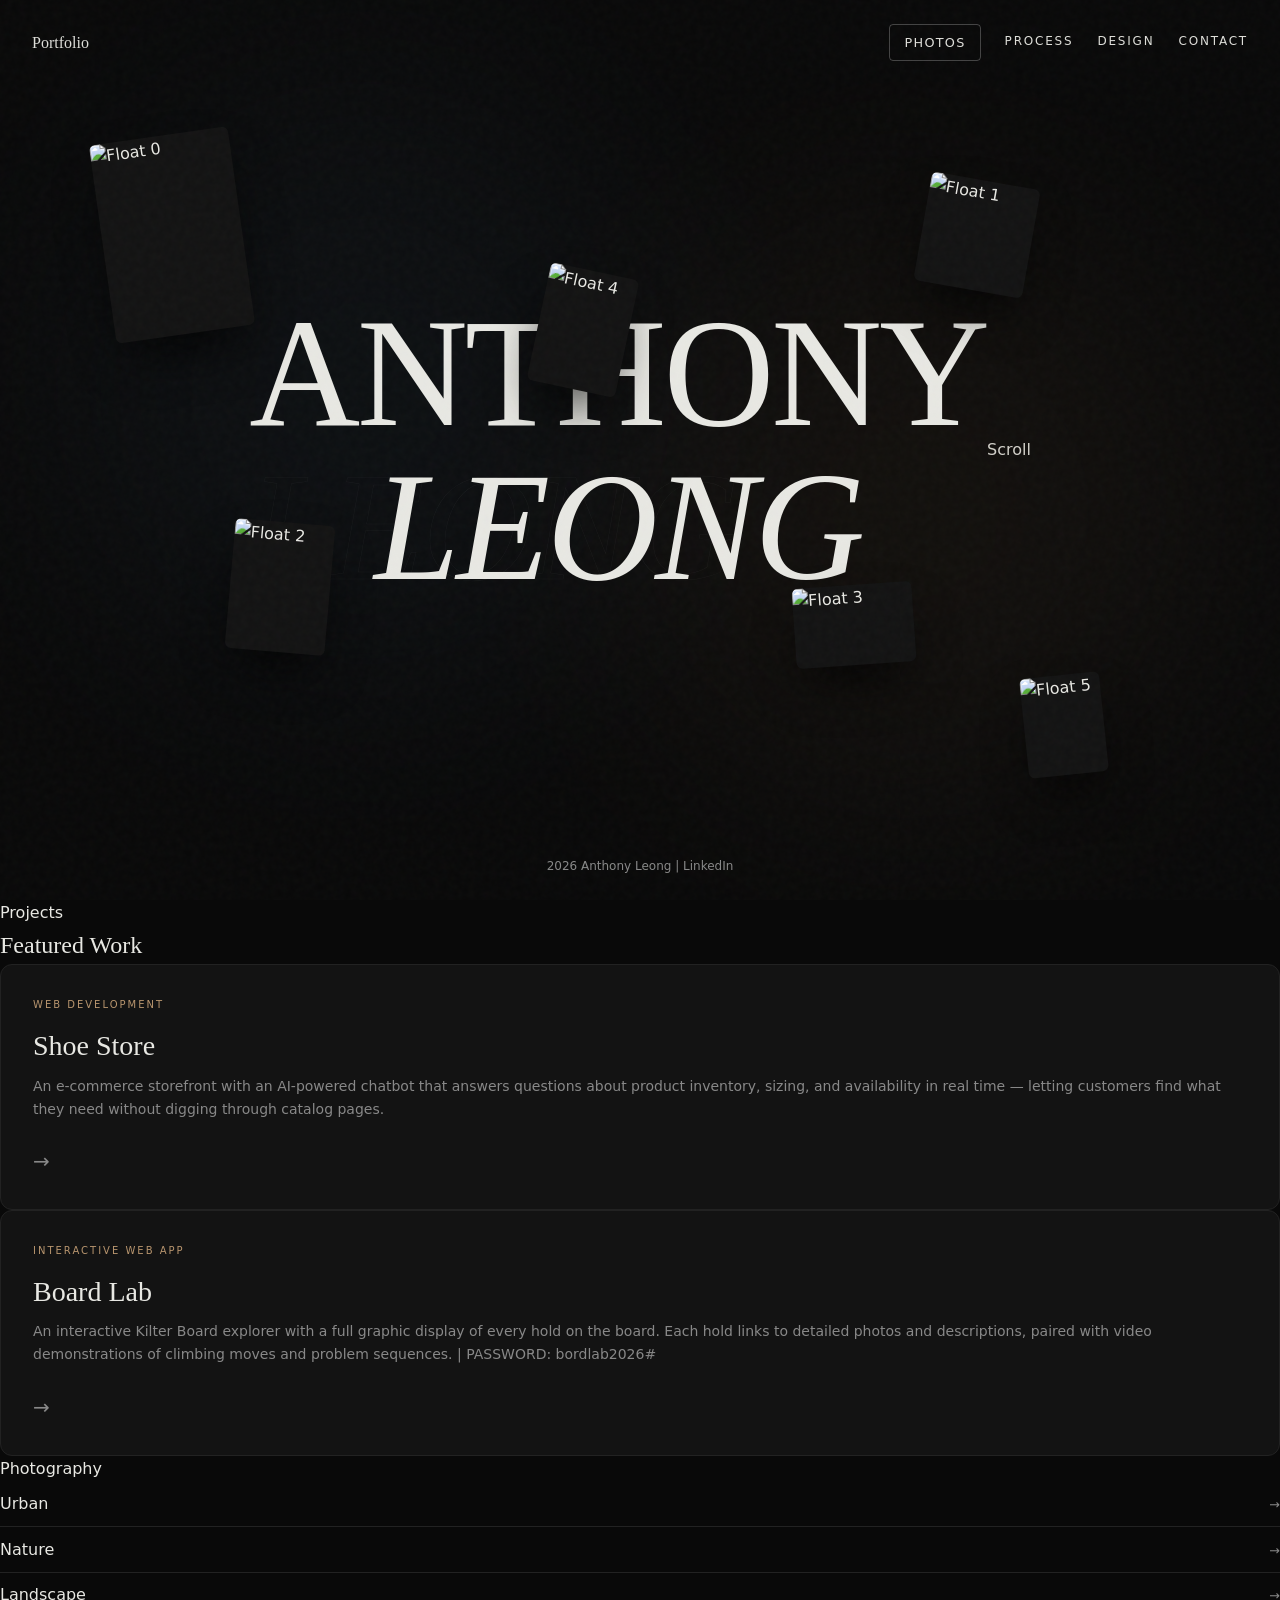
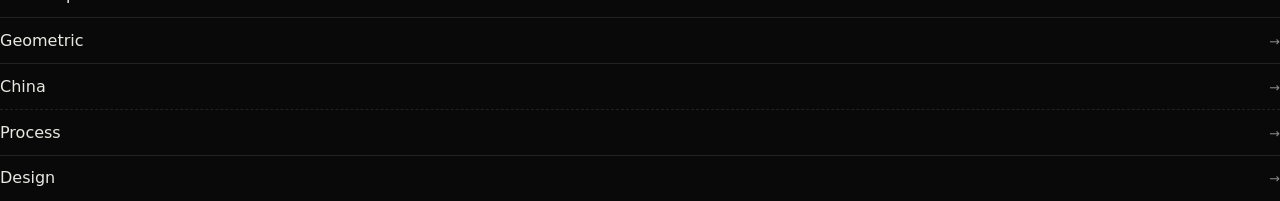
==== commit 895afa7b: "Update index.html" ====
--- a/index.html
+++ b/index.html
@@ -156,7 +156,7 @@
                 <a href="https://board-lab.vercel.app/" class="project-card">
                     <span class="card-tag">Interactive Web App</span>
                     <h3 class="font-display text-[var(--fg)]">Board Lab</h3>
-                    <p>An interactive Kilter Board explorer with a full graphic display of every hold on the board. Each hold links to detailed photos and descriptions, paired with video demonstrations of climbing moves and problem sequences.</p>
+                    <p>An interactive Kilter Board explorer with a full graphic display of every hold on the board. Each hold links to detailed photos and descriptions, paired with video demonstrations of climbing moves and problem sequences. | PASSWORD: bordlab2026#</p>
                     <span class="card-arrow">→</span>
                 </a>
             </div>
@@ -164,43 +164,43 @@
     </div>
 
     <!-- Photography Links -->
-    <div class="pb-24 px-6">
-        <div class="max-w-md mx-auto">
-            <p class="text-xs uppercase tracking-[0.3em] text-[var(--muted)] mb-6 text-center">Photography</p>
-
-            <a href="urban.html" class="photo-link">
-                <span class="text-sm">Urban</span>
+<div class="pb-24 px-6">
+    <div class="max-w-md mx-auto">
+        <p class="text-xs uppercase tracking-[0.3em] text-[var(--muted)] mb-6 text-center">Photography</p>
+
+        <a href="urban.html" class="photo-link">
+            <span class="text-sm">Urban</span>
+            <span class="link-arrow">→</span>
+        </a>
+        <a href="nature.html" class="photo-link">
+            <span class="text-sm">Nature</span>
+            <span class="link-arrow">→</span>
+        </a>
+        <a href="landscape.html" class="photo-link">
+            <span class="text-sm">Landscape</span>
+            <span class="link-arrow">→</span>
+        </a>
+        <a href="geometric.html" class="photo-link">
+            <span class="text-sm">Geometric</span>
+            <span class="link-arrow">→</span>
+        </a>
+        <a href="China.html" class="photo-link" style="border-bottom: none;">
+            <span class="text-sm">China</span>
+            <span class="link-arrow">→</span>
+        </a>
+
+        <div class="mt-8 pt-6" style="border-top: 1px dashed rgba(255,255,255,0.1);">
+            <a href="process.html" class="photo-link">
+                <span class="text-sm">Process</span>
                 <span class="link-arrow">→</span>
             </a>
-            <a href="nature.html" class="photo-link">
-                <span class="text-sm">Nature</span>
+            <a href="design.html" class="photo-link">
+                <span class="text-sm">Design</span>
                 <span class="link-arrow">→</span>
             </a>
-            <a href="landscape.html" class="photo-link">
-                <span class="text-sm">Landscape</span>
-                <span class="link-arrow">→</span>
-            </a>
-            <a href="geometric.html" class="photo-link">
-                <span class="text-sm">Geometric</span>
-                <span class="link-arrow">→</span>
-            </a>
-            <a href="China.html" class="photo-link">
-                <span class="text-sm">China</span>
-                <span class="link-arrow">→</span>
-            </a>
-
-            <div class="mt-8 pt-6 border-t border-[var(--border)]">
-                <a href="process.html" class="photo-link">
-                    <span class="text-sm">Process</span>
-                    <span class="link-arrow">→</span>
-                </a>
-                <a href="design.html" class="photo-link">
-                    <span class="text-sm">Design</span>
-                    <span class="link-arrow">→</span>
-                </a>
-            </div>
         </div>
     </div>
+</div>
 
     <!-- Footer -->
     <footer class="fixed bottom-0 left-0 right-0 p-6 text-center text-xs text-[var(--muted)] pointer-events-none z-40">
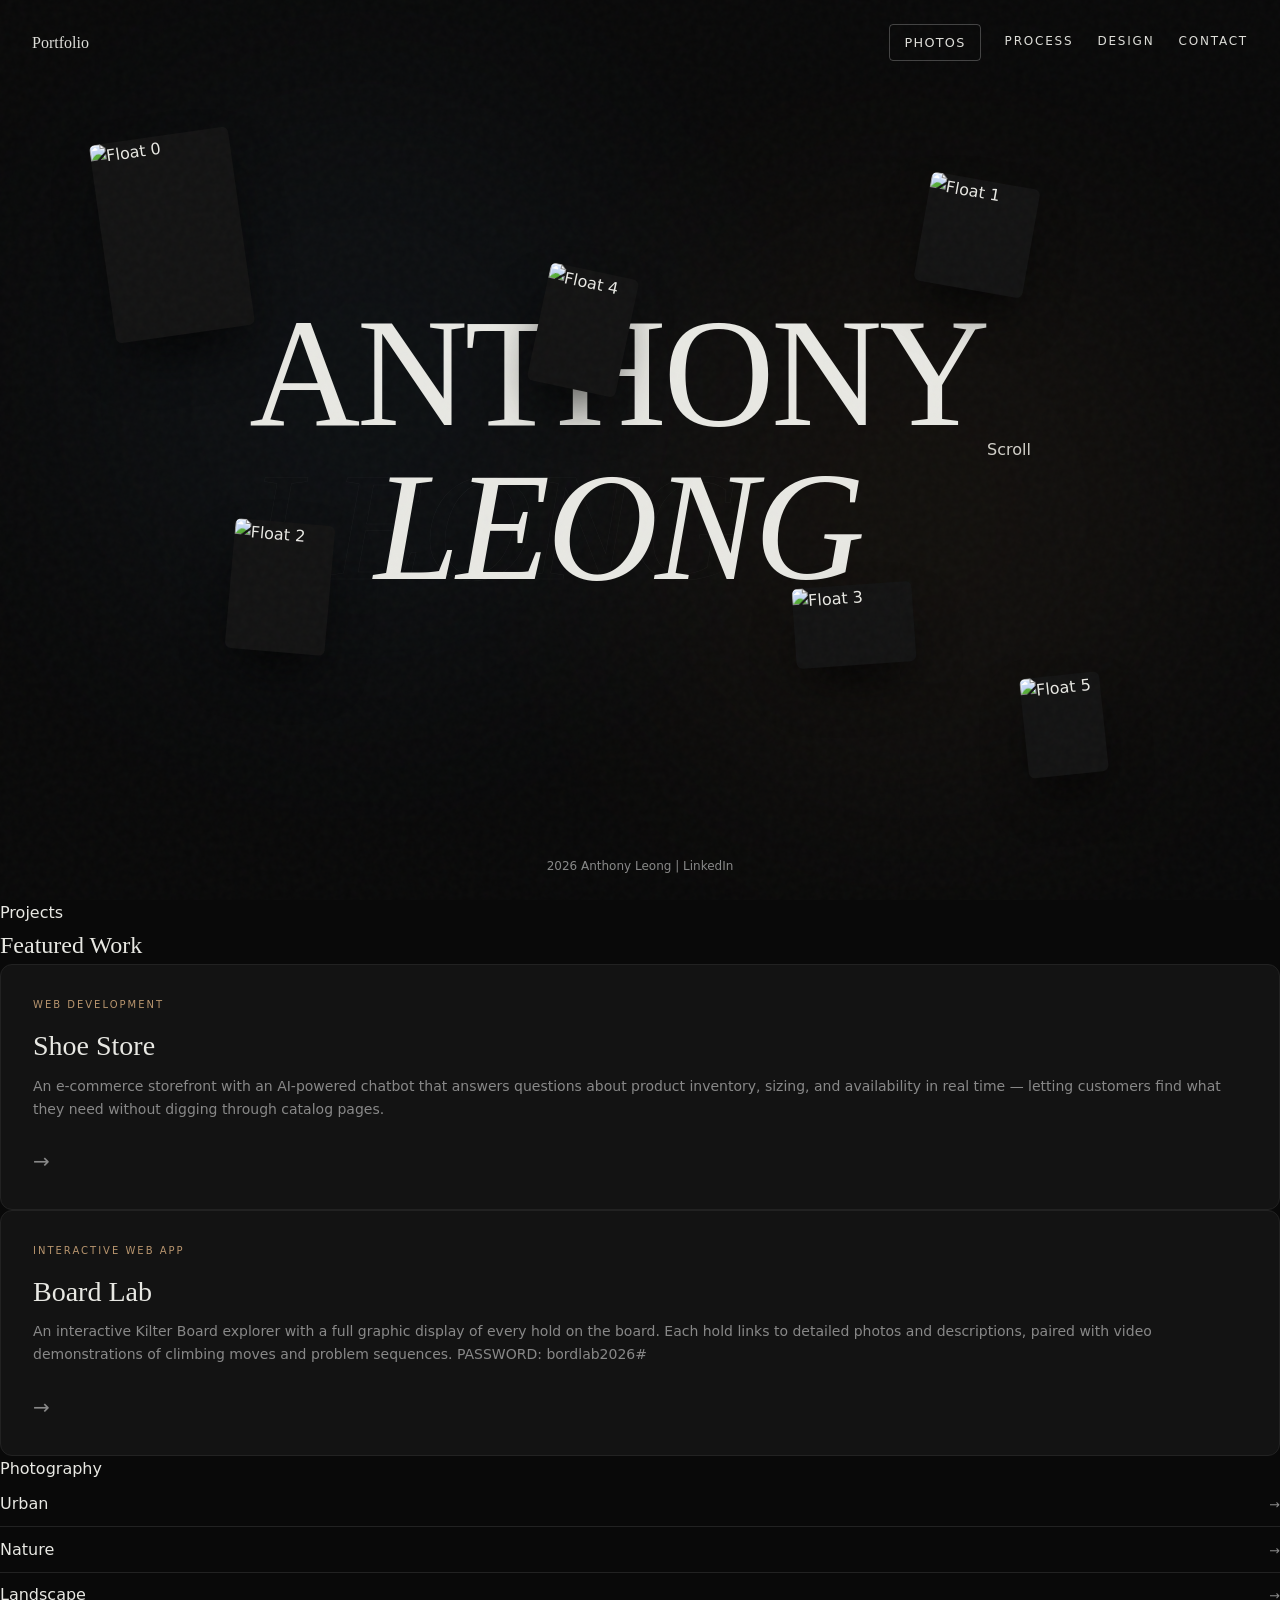
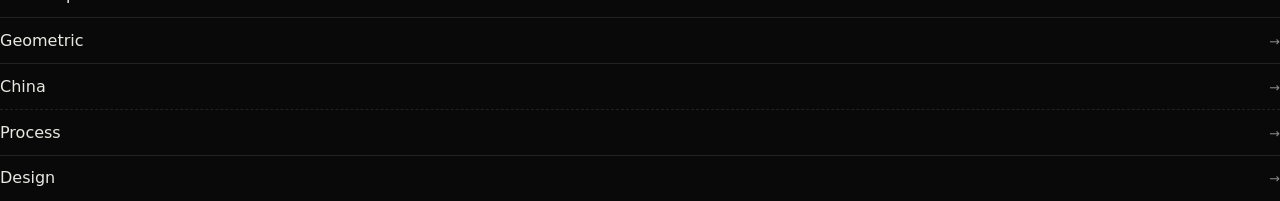
==== commit c8413349: "Update index.html" ====
--- a/index.html
+++ b/index.html
@@ -156,7 +156,7 @@
                 <a href="https://board-lab.vercel.app/" class="project-card">
                     <span class="card-tag">Interactive Web App</span>
                     <h3 class="font-display text-[var(--fg)]">Board Lab</h3>
-                    <p>An interactive Kilter Board explorer with a full graphic display of every hold on the board. Each hold links to detailed photos and descriptions, paired with video demonstrations of climbing moves and problem sequences. | PASSWORD: bordlab2026#</p>
+                    <p>An interactive Kilter Board explorer with a full graphic display of every hold on the board. Each hold links to detailed photos and descriptions, paired with video demonstrations of climbing moves and problem sequences. PASSWORD: bordlab2026#</p>
                     <span class="card-arrow">→</span>
                 </a>
             </div>
